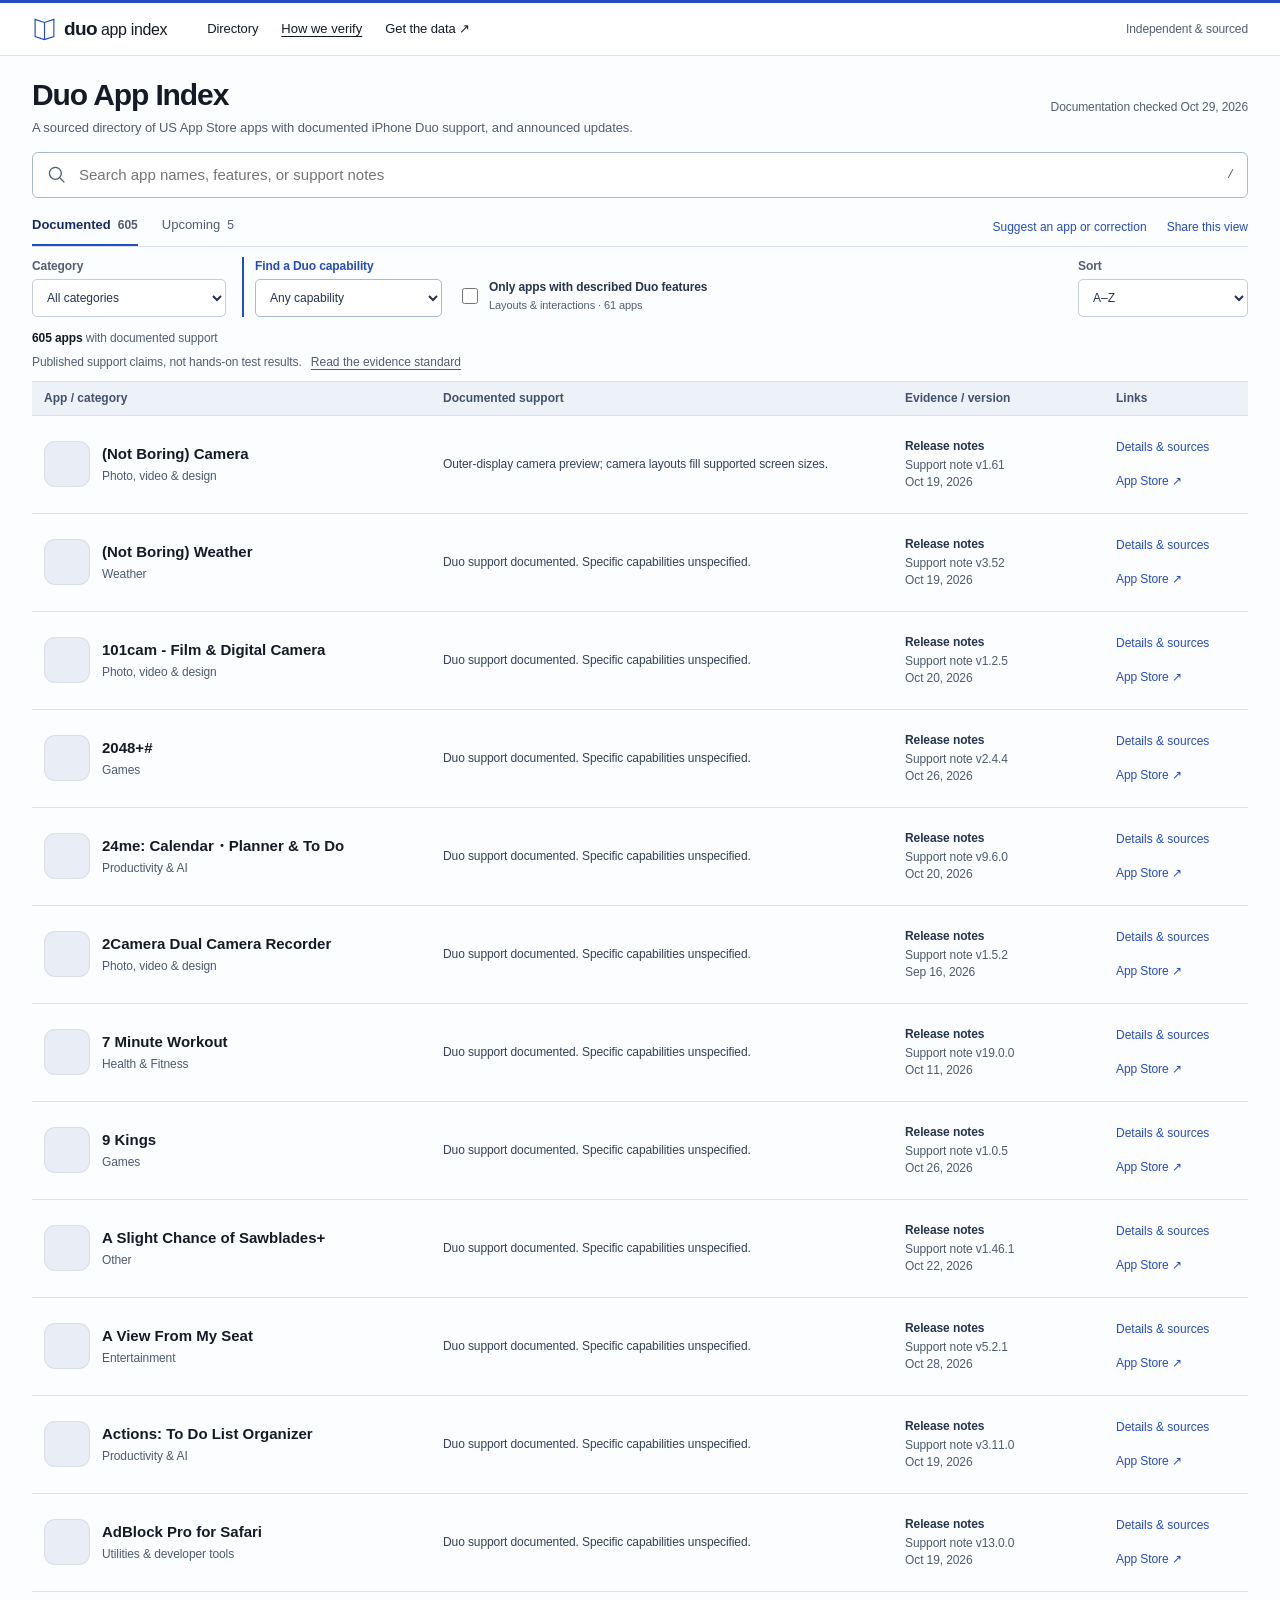
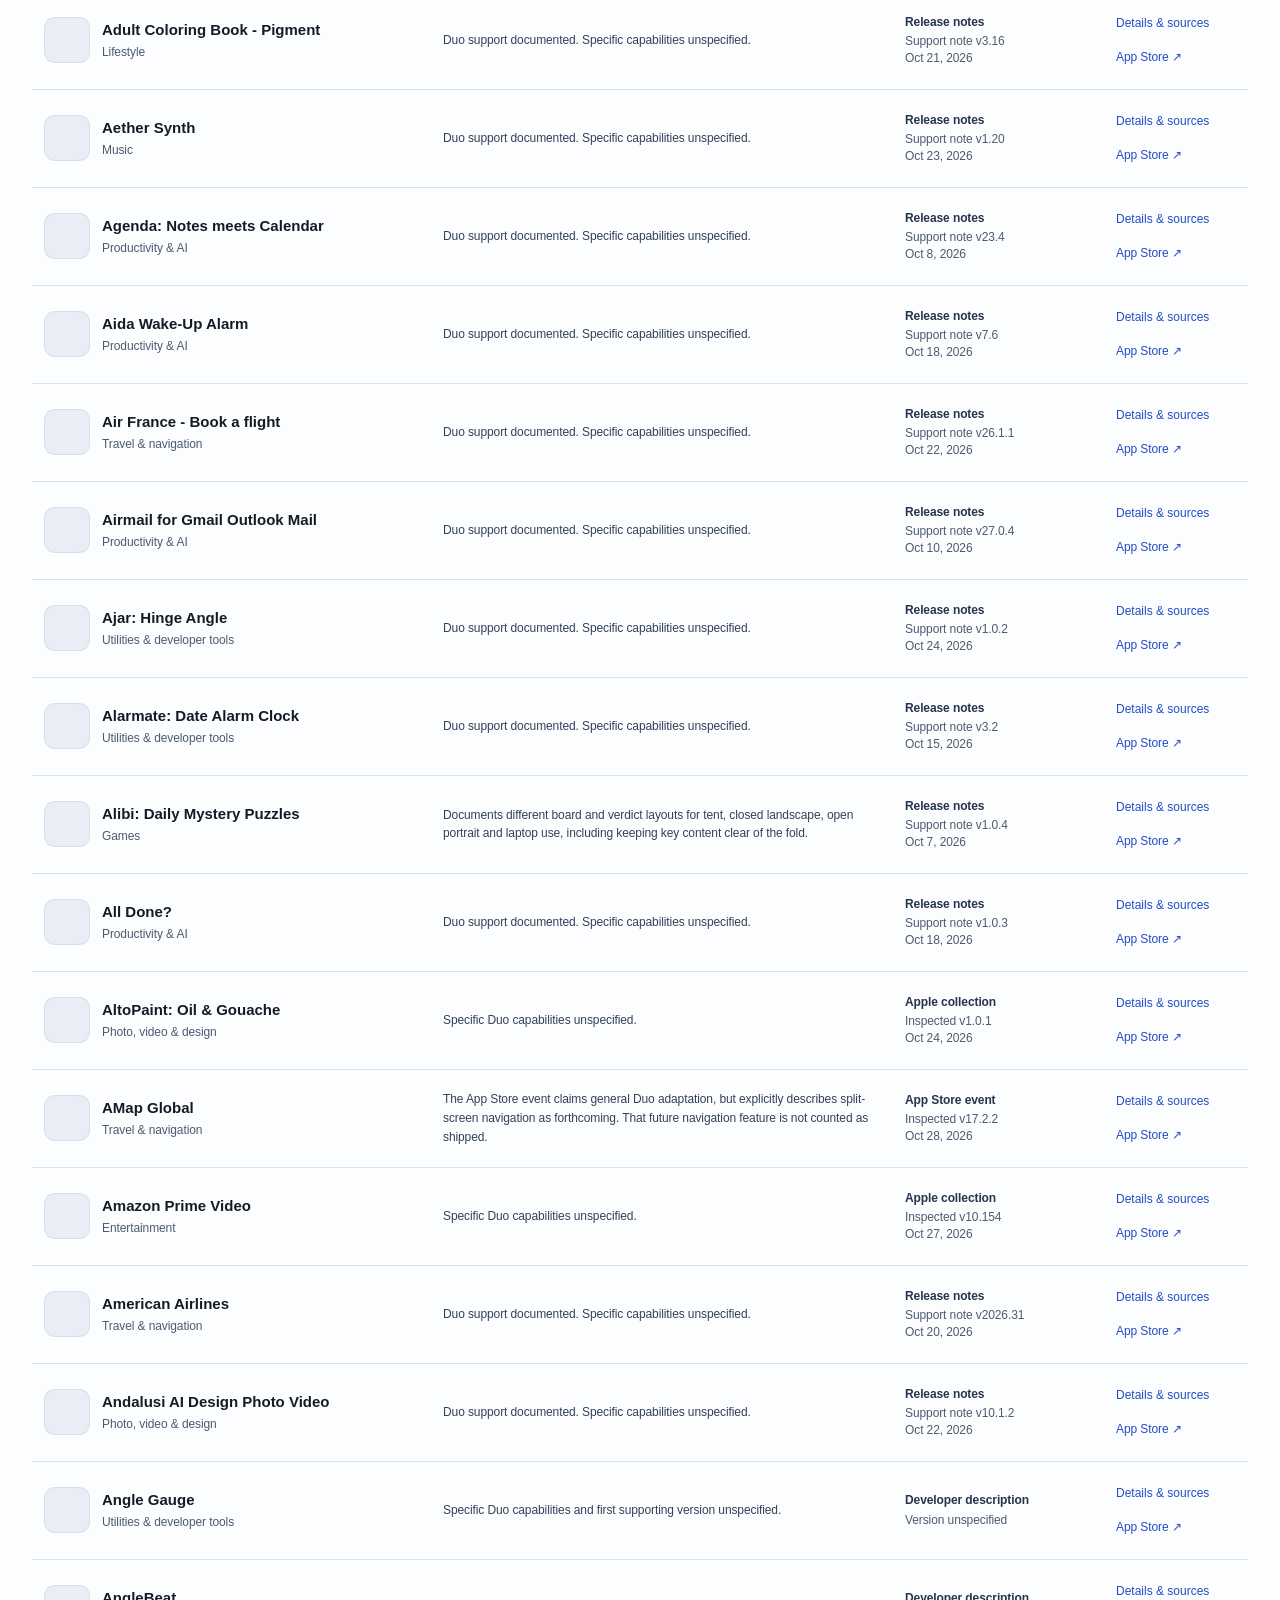
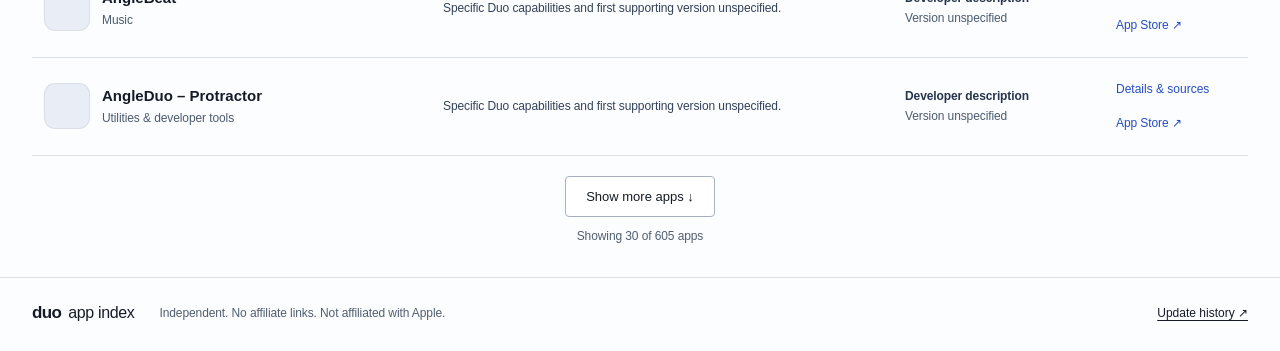
==== index.html @ 5579aa0a "Publish existing Duo App Index with unchanged layout and data" ====
<!doctype html>
<html lang="en"><head><meta charset="utf-8"><meta name="viewport" content="width=device-width,initial-scale=1"><meta name="theme-color" content="#f8f9f6"><meta name="description" content="Discover iPhone Duo apps with documented support. Search apps, explore layouts, and check every source and version date. An independent, curated directory."><meta property="og:title" content="Duo App Index"><meta property="og:description" content="A searchable, sourced directory of iPhone Duo apps. Browse documented support and announced updates."><title>Duo App Index</title><link rel="icon" href="icon.svg" type="image/svg+xml"><link rel="stylesheet" href="style.css"></head>
<body>
<header class="header"><div class="nav wrap"><a class="brand" href="./" aria-label="Duo App Index home"><svg viewBox="0 0 32 32" aria-hidden="true"><path d="M15.8 7 4 3v22l11.8 4L28 25V3L15.8 7Z"/><path d="M16 7v22"/></svg><span>duo<span class="brandlight"> app index</span><span class="branddot">.</span></span></a><nav aria-label="Main navigation"><a href="#directory">Directory</a><button class="textbutton" id="aboutBtn">How we verify</button><a href="data.json" download="Duo-App-Index.json" class="data-link">Get the data <span>↗</span></a></nav><span class="header-label"><i></i> Independent & sourced</span></div></header>
<main><section class="index-intro wrap"><div><h1>Duo App Index</h1><p>A sourced directory of US App Store apps with documented iPhone Duo support, and announced updates.</p></div><span class="updated" id="updated"></span></section><section class="directory wrap" id="directory"><div class="directory-tools"><button id="suggestBtn" class="textbutton">Suggest an app or correction</button><button id="shareBtn" class="sharebutton">Share this view</button></div><div class="searchbox"><svg viewBox="0 0 24 24" aria-hidden="true"><circle cx="10.7" cy="10.7" r="6.8"/><path d="m16 16 5 5"/></svg><label class="sr" for="search">Search apps</label><input type="search" id="search" placeholder="Search app names, features, or support notes" autocomplete="off"><kbd>/</kbd></div>
<div class="status-tabs" role="tablist" aria-label="Support status"><button role="tab" aria-selected="true" data-status="documented" class="active">Documented <span id="tabDoc">—</span></button><button role="tab" aria-selected="false" data-status="upcoming">Upcoming <span id="tabUpcoming">—</span></button></div>
<div class="filterbar"><div class="selectfield"><label for="category">Category</label><select id="category"><option value="">All categories</option></select></div><div class="selectfield feature-field"><label for="feature">Find a Duo capability</label><select id="feature"><option value="">Any capability</option></select></div><label class="checklabel feature-toggle"><input type="checkbox" id="detailed" aria-describedby="featureHelp"><span>Only apps with described Duo features <small id="featureHelp">Layouts &amp; interactions · <span id="featureCount">61</span> apps</small></span></label><div class="sortfield"><label for="sort">Sort</label><select id="sort"><option value="name">A–Z</option><option value="support">Newest support note</option><option value="latest">Latest app update</option></select></div></div>
<div class="resultline"><p id="resultsCount" aria-live="polite">Loading the index…</p><button class="textbutton" id="reset">Clear search & filters <span>↺</span></button></div>
<p class="evidence-note">Published support claims, not hands-on test results. <button class="textbutton" id="standardsBtn">Read the evidence standard</button></p><div class="column-head" aria-hidden="true"><span>App / category</span><span>Documented support</span><span>Evidence / version</span><span>Links</span></div><div class="app-grid" id="apps" aria-label="App results"></div><div id="empty" class="empty" hidden><span>⌕</span><h3>No matching apps.</h3><p>Try another search or broaden your filters.</p><button class="primary" id="emptyReset">Clear search & filters</button></div><div class="more-row"><button class="load-more" id="loadMore" hidden>Show more apps <span>↓</span></button><p id="shownCount"></p></div></section>

</main><footer class="footer wrap"><a class="brand small" href="./">duo<span class="brandlight"> app index</span><span class="branddot">.</span></a><p>Independent. No affiliate links. Not affiliated with Apple.</p><button class="textbutton" id="changelogBtn">Update history ↗</button></footer>
<dialog id="detailDialog" class="detail-dialog" aria-labelledby="detailTitle"><button class="close-dialog" id="closeDetail" aria-label="Close app details">×</button><div id="detailContent"></div></dialog>
<dialog id="aboutDialog" class="about-dialog" aria-labelledby="aboutTitle"><button class="close-dialog" id="closeAbout" aria-label="Close research method">×</button><span class="eyebrow">RESEARCH METHOD</span><h2 id="aboutTitle">What this list actually tells you.</h2><p class="about-lead">An audit of published documentation. Not a promise that every screen, pose or feature has been tested.</p><div class="legend"><div><span class="badge documented">Documented support</span><p>Explicit developer documentation or Apple’s optimized-app curation.</p></div><div><span class="badge upcoming">Upcoming / rollout unverified</span><p>A future announcement, preorder, or a rollout we haven’t established as shipped.</p></div><div><span class="badge research">Needs verification</span><p>No qualifying primary evidence found. That does not mean the app is incompatible.</p></div></div><h3>The research standard</h3><ol id="methodList"></ol><h3>Suggest an app or correction</h3><p>Share its App Store link, installed app version, iOS version, test date and a redacted screenshot. Specify the screen, orientation and folded position. Video aspect-ratio bars and unused app canvas are different issues.</p><p>Use “Suggest an app or correction” to send evidence directly to the review inbox. No account is required. Suggestions are reviewed before being added.</p><h3 id="changeHeading">Update history</h3><ul id="changeList"></ul><a href="data.json" download="Duo-App-Index.json" class="primary inline">Download the public dataset ↗</a></dialog>
<dialog id="suggestDialog" aria-labelledby="suggestTitle"><button class="close-dialog" id="closeSuggest" aria-label="Close suggestion">×</button><h2 id="suggestTitle">Suggest an app or correction</h2><p class="suggest-intro">Found an app we missed, a new Duo feature, or something incorrect? Include a source so it can be checked.</p><form id="suggestForm"><label>What are you sending?<select id="suggestType"><option>App recommendation</option><option>Correction</option><option>Hands-on test report</option></select></label><label>App name<input id="suggestName" required maxlength="160"></label><label>App Store or evidence link<input id="suggestUrl" type="url" required placeholder="https://apps.apple.com/…"></label><label>What should we know?<textarea id="suggestNotes" required maxlength="3000" rows="4" placeholder="Describe the Duo feature or correction. For a test report, include app and iOS versions."></textarea></label><label class="trap" aria-hidden="true">Leave blank<input id="suggestWebsite" tabindex="-1" autocomplete="off"></label><button type="submit" class="primary" id="sendSuggestion">Submit suggestion</button><p id="suggestResult" role="status" aria-live="polite"></p><p class="suggest-help">Saved for curator review. No account required. Please leave out personal information. Suggestions are not published automatically.</p></form></dialog><div class="toast" id="toast" role="status" aria-live="polite"></div><script src="app.js" defer></script></body></html>
---- style.css ----
:root{--paper:#fff;--ink:#20252c;--muted:#59626d;--line:#dce0e5;--green:#235f8a;--pale:#edf4fa;color-scheme:light}*{box-sizing:border-box}body{margin:0;background:#fff;color:var(--ink);font:14px/1.5 -apple-system,BlinkMacSystemFont,'Segoe UI',sans-serif}button,input,select{font:inherit;color:inherit}button,select{cursor:pointer}button{background:none;border:0}a{color:inherit;text-decoration:none}a:hover,button:hover{color:#235f8a}button:focus-visible,a:focus-visible,select:focus-visible{outline:2px solid #235f8a;outline-offset:3px}svg{fill:none;stroke:currentColor;stroke-width:1.5}h1,h2,h3,p{margin:0}.wrap{max-width:1320px;margin:auto;padding-left:40px;padding-right:40px}.header{border-bottom:1px solid var(--line)}.nav{display:flex;align-items:center;height:62px;gap:40px}.brand{display:flex;align-items:center;gap:8px;font-size:20px;font-weight:750;letter-spacing:-.6px}.brand svg{height:25px;width:25px}.brandlight{font-weight:400}.branddot{display:none}.nav nav{display:flex;gap:25px;align-items:center;font-size:13px}.textbutton{padding:0;font-size:13px;text-decoration:underline;text-underline-offset:3px}.header-label{margin-left:auto;font-size:12px;color:var(--muted)}.index-intro{display:flex;justify-content:space-between;gap:40px;padding-top:30px;padding-bottom:22px;align-items:flex-start}h1{font-size:32px;line-height:1.2;letter-spacing:-1px;font-weight:750}.index-intro p{max-width:760px;margin-top:9px;color:var(--muted);font-size:14px}.updated{font-size:12px;color:var(--muted);white-space:nowrap;padding-top:8px}.directory-tools{display:flex;justify-content:space-between;align-items:center;margin-bottom:9px}.directory-tools h2{font-size:14px;font-weight:650}.sharebutton{font-size:12px;color:#235f8a;padding:7px 0}.searchbox{display:flex;align-items:center;border:1px solid #9faab5;border-radius:5px;padding:11px 13px;gap:10px;max-width:100%;background:#fff}.searchbox svg{width:21px;height:21px;flex-shrink:0;color:var(--muted)}.searchbox input{border:0;outline:0;width:100%;min-width:0;font-size:16px;background:none}.searchbox:focus-within{outline:2px solid #235f8a;outline-offset:1px}.searchbox kbd{font-size:12px;color:var(--muted)}.status-tabs{display:flex;gap:26px;border-bottom:1px solid var(--line);overflow:auto;margin-top:16px}.status-tabs button{display:flex;gap:7px;align-items:center;font-size:13px;white-space:nowrap;padding:10px 0 12px;border-bottom:2px solid transparent;color:var(--muted)}.status-tabs button.active{color:var(--ink);font-weight:650;border-color:#235f8a}.status-tabs span{font-size:12px;color:var(--muted);font-variant-numeric:tabular-nums}.filterbar{display:flex;align-items:center;gap:12px;padding:14px 0}.filterbar select{border:1px solid var(--line);background:#fff;border-radius:4px;padding:8px 10px;max-width:260px;font-size:13px;min-height:38px}.checklabel{display:flex;align-items:center;gap:6px;font-size:13px}.checklabel input{accent-color:#235f8a;width:16px;height:16px}.sortfield{margin-left:auto;display:flex;gap:8px;align-items:center;font-size:12px;color:var(--muted)}.resultline{display:flex;justify-content:space-between;align-items:center;padding:8px 0;font-size:13px;color:var(--muted)}.resultline strong{color:var(--ink)}.resultline button{font-size:12px}.evidence-note{font-size:12px;color:var(--muted);padding:2px 0 16px}.evidence-note button{font-size:12px;margin-left:6px}.column-head,.app-row{display:grid;grid-template-columns:minmax(260px,1fr) minmax(300px,1.3fr) 245px;gap:30px}.column-head{background:#f3f5f7;border-top:1px solid var(--line);border-bottom:1px solid var(--line);padding:9px 12px;font-size:11px;font-weight:650;color:var(--muted);letter-spacing:.3px}.app-row{border-bottom:1px solid var(--line);padding:17px 12px;align-items:start}.app-row:hover{background:#f8fafc}.row-app{display:flex;gap:12px;align-items:center;min-width:0}.app-icon{width:44px;height:44px;border-radius:10px;overflow:hidden;background:#f1f3f5;flex-shrink:0;display:flex;align-items:center;justify-content:center;font-size:13px;color:var(--muted);border:1px solid #00000010}.app-icon img{width:100%;height:100%;object-fit:cover}.row-app h3{font-size:15px;line-height:1.35;letter-spacing:-.2px}.row-app h3 button{text-align:left;padding:0;font-weight:650}.row-app p{font-size:12px;color:var(--muted);margin-top:4px}.row-support p{font-size:13px;line-height:1.6;color:#414b57}.row-evidence{font-size:11px;line-height:1.65}.support-state{font-size:12px;font-weight:600}.support-state.upcoming{color:#875d14}.support-state.research{color:#59626d}.row-evidence p{color:var(--muted);font-variant-numeric:tabular-nums;margin:2px 0 4px}.evidence-link{padding:0;color:#235f8a;font-size:12px;text-decoration:underline;text-underline-offset:3px}.store-link{margin-left:16px;font-size:11px;color:var(--muted)}.more-row{text-align:center;padding:24px}.load-more,.primary{border:1px solid #a7b1bd;border-radius:4px;padding:10px 20px;background:white;font-size:13px;display:inline-block}.more-row p{font-size:12px;color:var(--muted);margin-top:10px}.empty{padding:50px 10px;text-align:center;border-bottom:1px solid var(--line)}.empty>span{display:none}.empty h3{font-size:19px;margin-bottom:8px}.empty p{color:var(--muted);margin-bottom:16px}.footer{margin-top:25px;padding-top:22px;padding-bottom:25px;border-top:1px solid var(--line);display:flex;gap:25px;align-items:center}.footer .brand{font-size:17px}.footer p{font-size:12px;color:var(--muted)}.footer button{margin-left:auto;font-size:12px}.sr{position:absolute;height:1px;width:1px;overflow:hidden;clip:rect(0,0,0,0)}[hidden]{display:none!important}
dialog{position:fixed;border:1px solid var(--line);border-radius:24px;background:var(--paper);color:var(--ink);padding:37px;max-height:88dvh;overflow:auto;box-shadow:0 25px 100px #0003;width:min(640px,calc(100vw - 28px))}dialog::backdrop{background:#15241d75;backdrop-filter:blur(5px)}.close-dialog{position:absolute;top:14px;right:14px;border-radius:50%;width:30px;height:30px;background:#e9eee4;color:#4b5f43;font-size:22px;line-height:1}.dialog-head{display:flex;align-items:center;gap:16px;padding-right:18px;margin:8px 0 24px}.dialog-head .app-icon{width:64px;height:64px;border-radius:16px}.dialog-head h2{font:700 24px/1.2 'Manrope',sans-serif;letter-spacing:-.7px}.dialog-head p{font-size:11px;color:var(--muted);margin-top:6px}.detail-dialog>.close-dialog{z-index:1}.detail-notes{font-size:14px;color:#596551;line-height:1.8;margin:18px 0}.detail-grid{display:grid;grid-template-columns:1fr 1fr;gap:0;border:1px solid var(--line);border-radius:12px;overflow:hidden;margin:24px 0}.detail-stat{padding:15px 16px;background:white;border-bottom:1px solid var(--line)}.detail-stat:nth-child(odd){border-right:1px solid var(--line)}.detail-stat:nth-last-child(-n+2){border-bottom:0}.detail-stat span{display:block;font-size:9px;color:var(--muted);margin-bottom:6px}.detail-stat strong{font-size:12px;font-weight:650}.detail-dialog h3,.about-dialog h3{font:700 15px 'Manrope',sans-serif;margin:25px 0 11px;letter-spacing:-.3px}.sources-list{display:flex;flex-direction:column;gap:8px}.source-link{font-size:12px;background:white;border:1px solid var(--line);padding:13px 14px;border-radius:8px;display:flex;justify-content:space-between;gap:15px}.source-link:hover{border-color:#90ae7a}.limit-box{font-size:11px;color:#718067;background:#edf1e8;border-radius:10px;padding:15px;line-height:1.8;margin:22px 0}.limit-box strong{color:#4d6542}.detail-footer{display:flex;gap:12px;align-items:center}.detail-footer .textbutton{font-size:11px}.about-dialog{width:min(740px,calc(100vw - 28px))}.about-dialog h2{font:700 33px/1.15 'Manrope',sans-serif;letter-spacing:-1.1px;margin:15px 0}.about-lead{font-size:14px!important;color:var(--muted)}.about-dialog p,.about-dialog li{font-size:12px;line-height:1.8;color:var(--muted)}.about-dialog ol,.about-dialog ul{padding-left:20px}.about-dialog li{padding-left:5px;margin-bottom:10px}.legend{display:grid;gap:15px;margin:25px 0;padding:20px;background:white;border:1px solid var(--line);border-radius:12px}.legend p{margin-top:6px}.legend .badge{font-size:10px}.about-dialog .inline{margin-top:20px}.toast{position:fixed;bottom:25px;left:50%;transform:translate(-50%,20px);padding:12px 20px;border-radius:9px;background:var(--ink);color:white;font-size:12px;opacity:0;pointer-events:none;transition:.2s;z-index:100}.toast.show{opacity:1;transform:translate(-50%,0)}
dialog{border-radius:8px;background:white}dialog::backdrop{backdrop-filter:none;background:#17202b80}.detail-grid,.legend,.source-link,.limit-box{border-radius:4px}.badge,.tiny-tag{display:inline-block;font-size:12px;padding:0;background:none;color:var(--muted);margin-right:12px}.badge:before{display:none}.detail-notes{color:var(--ink)}.eyebrow{font-size:11px;letter-spacing:1px;color:var(--muted)}
@media(max-width:1000px){.wrap{padding-left:24px;padding-right:24px}.column-head,.app-row{grid-template-columns:minmax(210px,1fr) minmax(240px,1.2fr) 200px;gap:18px}.filterbar{flex-wrap:wrap}.updated{white-space:normal;max-width:150px}.header-label{display:none}.sortfield{margin-left:0}.index-intro{gap:20px}}
@media(max-width:720px){.wrap{padding-left:16px;padding-right:16px}.nav{height:52px;gap:15px;justify-content:space-between}.nav nav{gap:16px;font-size:12px}.nav nav>a:first-child{display:none}.brand{font-size:18px}.brand svg{width:22px}.header-label{display:none}.index-intro{display:block;padding-top:22px;padding-bottom:16px}h1{font-size:28px}.index-intro p{font-size:13px;line-height:1.55}.updated{display:block;max-width:none;margin-top:6px;font-size:11px}.directory-tools{margin-bottom:6px}.status-tabs{gap:20px;margin-top:10px}.status-tabs button{font-size:12px;min-height:44px}.filterbar{display:grid;grid-template-columns:1fr 1fr;gap:8px;padding:12px 0}.filterbar select{width:100%;max-width:100%;font-size:12px}.checklabel{font-size:12px}.sortfield{font-size:0}.sortfield select{font-size:12px}.resultline{font-size:12px}.evidence-note{font-size:11px;line-height:1.5;padding-bottom:12px}.evidence-note button{font-size:11px;margin-left:0}.column-head{display:none}.app-row{grid-template-columns:1fr;gap:9px;padding:16px 0}.row-app{gap:11px}.row-app h3{font-size:15px}.row-support{padding-left:55px}.row-support p{font-size:12px}.row-evidence{padding-left:55px;display:flex;flex-wrap:wrap;gap:0 12px}.row-evidence p{width:100%;font-size:11px}.store-link{margin-left:0}.footer{flex-wrap:wrap;gap:12px}.footer p{order:3;width:100%;font-size:11px}.footer button{margin-left:auto}dialog{padding:28px 20px}.dialog-head h2{font-size:22px}.detail-stat{padding:12px}.detail-footer{flex-wrap:wrap}}
@media(prefers-reduced-motion:reduce){*{scroll-behavior:auto!important;transition:none!important}}

.row-evidence .store-link{display:inline-flex;align-items:center;justify-content:center;min-height:44px;padding:8px 12px;margin:8px 0 0;border:1px solid #b4bfca;border-radius:4px;color:#235f8a;font-size:12px;font-weight:600;background:white}.row-evidence .evidence-link{display:block}.row-evidence .store-link:hover{background:#edf4fa;border-color:#235f8a}

#suggestBtn{margin-left:auto;color:#235f8a}#suggestDialog h2{font-size:24px;margin:10px 0} .suggest-intro{font-size:14px;color:var(--muted);margin-bottom:18px}#suggestForm{display:grid;gap:16px}#suggestForm label{display:grid;gap:6px;font-size:13px;font-weight:600}#suggestForm input,#suggestForm select,#suggestForm textarea{width:100%;border:1px solid #a7b1bd;border-radius:4px;background:#fff;padding:10px;font:inherit}.suggest-help{font-size:12px;color:var(--muted)}@media(max-width:720px){#suggestBtn{white-space:normal;max-width:135px;text-align:right;line-height:1.4}}
/* Directory refinement: aligned content, compact evidence, quiet actions. */
:root{--ink:#151b26;--muted:#515e70;--line:#dce2ec;--green:#254cc4;--pale:#f0f4ff}body{font-family:Inter,-apple-system,BlinkMacSystemFont,'Segoe UI',sans-serif;letter-spacing:-.1px;background:#fcfdff}.wrap{max-width:1340px;padding-left:32px;padding-right:32px}.header{background:#fff;border-top:3px solid #254cc4}.nav{height:52px}.brand{letter-spacing:-.9px}.brand svg{color:#254cc4}.brandlight{font-weight:500}.header-label{font-size:12px;color:#515e70}.index-intro{padding-top:21px;padding-bottom:14px;gap:25px;align-items:center}h1{font-size:30px;letter-spacing:-1.1px}.index-intro p{margin-top:5px;max-width:780px;font-size:13px;line-height:1.5}.updated{font-size:12px;padding:0;white-space:nowrap;max-width:none}.directory{position:relative}.directory-tools{position:absolute;right:32px;top:59px;gap:20px;z-index:1}.directory-tools #suggestBtn{margin:0;font-size:12px;color:#254cc4;text-decoration:none}.sharebutton{color:#254cc4}.searchbox{border-color:#a9b7d0;border-radius:6px;padding:10px 13px;background:#fff}.searchbox input{font-size:15px}.searchbox:focus-within{outline-color:#254cc4}.status-tabs{margin-top:6px;gap:24px;padding-right:300px}.status-tabs button{padding-top:10px;padding-bottom:9px;font-size:13px;min-height:42px}.status-tabs button.active{border-color:#254cc4;color:#182a66}.filterbar{padding:10px 0 8px;gap:16px;align-items:end}.selectfield{display:grid;gap:4px}.selectfield label,.sortfield label{font-size:11px;color:#515e70;font-weight:600}.filterbar select{min-height:38px;padding:7px 27px 7px 10px;border-color:#c4cddd;color:#26344c;font-size:12px;background:#fff;border-radius:5px}.checklabel{font-size:12px;min-height:38px;gap:8px}.checklabel input{accent-color:#254cc4}.sortfield{margin-left:auto;display:grid;gap:4px}.resultline{padding:4px 0;font-size:12px}.evidence-note{padding-bottom:10px;font-size:11px}.evidence-note button{font-size:11px}.column-head,.app-row{grid-template-columns:minmax(255px,1.15fr) minmax(280px,1.5fr) 182px 114px;gap:22px}.column-head{padding:8px 12px;background:#edf1f8;color:#42516c;letter-spacing:0;font-size:11px;border-color:#d6dfea}.app-row{min-height:98px;padding:14px 12px;align-items:center;transition:none}.app-row:hover{background:#f2f5fc}.row-app{gap:12px}.app-icon{height:46px;width:46px;border-radius:11px;background:#e9edf5}.row-app h3{font-size:15px;font-weight:700;letter-spacing:-.25px;line-height:1.35}.row-app p{font-size:11px;margin-top:4px;color:#58667a}.row-support p{font-size:12px;line-height:1.55;color:#334158}.row-evidence{font-size:11px;color:#515e70;line-height:1.5}.row-evidence strong{font-size:12px;font-weight:600;color:#26344c}.row-evidence p{font-size:11px;margin:3px 0 0;line-height:1.5}.row-actions{display:flex;flex-direction:column;align-items:flex-start;justify-content:center}.row-actions .evidence-link,.row-actions .store-link{min-height:34px;display:inline-flex;align-items:center;font-size:12px;color:#254cc4;background:none;border:0;padding:0;margin:0;text-decoration:none}.row-actions .evidence-link:hover,.row-actions .store-link:hover{text-decoration:underline}.future-label{color:#8a4c09;display:block;font-size:11px;margin-bottom:4px}.row-app button:hover{color:#254cc4}.filterbar select:focus-visible,input:focus-visible,textarea:focus-visible,button:focus-visible,a:focus-visible{outline:2px solid #254cc4;outline-offset:3px}.filterbar select:has(option:checked:not([value=""]):not([value="name"])),.checklabel:has(input:checked){color:#254cc4;background-color:#edf2ff}.filterbar .checklabel:has(input:checked){box-shadow:0 0 0 4px #edf2ff}.more-row{padding:20px}.footer{margin-top:12px}.detail-dialog{padding:0!important;max-height:90dvh;width:min(690px,calc(100vw - 28px));overflow:auto;border-radius:10px}.dialog-head{padding:24px 60px 16px 25px;margin:0;position:sticky;top:0;background:#fff;z-index:2;border-bottom:1px solid var(--line)}.dialog-head h2{font-family:inherit;font-size:23px;letter-spacing:-.7px}.dialog-head p{font-size:12px}.dialog-head .app-icon{height:52px;width:52px;border-radius:12px}.close-dialog{position:sticky;float:right;top:14px;right:14px;z-index:5;width:34px;height:34px;margin-bottom:-34px;background:#edf1f8;color:#26344c}.detail-body{padding:0 25px 16px}.detail-dialog h3{font-family:inherit;font-size:12px;font-weight:700;margin:18px 0 7px;color:#26344c;letter-spacing:0}.detail-notes{margin:0;font-size:14px;line-height:1.6;color:#202d42}.excerpt-missing{font-size:12px;line-height:1.6;color:#515e70;margin:0 0 9px}.source-link{font-size:13px;padding:9px 0;background:none;border:0;border-bottom:1px solid #e1e6ef;border-radius:0;color:#254cc4}.sources-list{gap:0}.version-record{margin:0;display:grid;gap:4px}.version-record div{display:grid;grid-template-columns:160px 1fr;gap:15px;font-size:12px;line-height:1.6}.version-record dt{color:#515e70}.version-record dd{margin:0;color:#26344c}.limit-box{background:#f2f5fa;border:0;border-radius:5px;padding:12px 14px;margin:15px 0 0;color:#515e70;font-size:12px;line-height:1.6}.limit-box h3{margin:0 0 5px}.limit-box p+p{margin-top:5px}.detail-footer{position:sticky;bottom:0;padding:12px 25px;background:#fff;border-top:1px solid #dce2ec;gap:20px;z-index:3}.primary{border-color:#254cc4;background:#254cc4;color:white;border-radius:5px;font-size:13px;min-height:40px}.primary:hover{background:#193b9d;color:#fff}.detail-footer .textbutton{font-size:12px;color:#254cc4}.detail-dialog blockquote{margin:8px 0;padding:12px 15px;border-left:3px solid #254cc4;font-size:14px}.detail-dialog cite{display:block;font-size:12px;color:#515e70;margin-top:8px}.trap{position:absolute!important;left:-10000px!important;width:1px;height:1px;overflow:hidden}#suggestResult{font-size:13px;color:#26344c;overflow-wrap:anywhere}
@media(max-width:1050px) and (min-width:721px){.column-head,.app-row{grid-template-columns:minmax(210px,1.1fr) minmax(220px,1.3fr) 155px 108px;gap:14px}.wrap{padding-left:22px;padding-right:22px}.directory-tools{right:22px}.header-label{display:none}.filterbar{gap:10px}.checklabel{max-width:190px}.filterbar select{max-width:200px}.index-intro .updated{max-width:140px;white-space:normal}.row-app h3{font-size:14px}}
@media(max-width:720px){.wrap{padding-left:16px;padding-right:16px}.nav{height:48px}.nav nav{gap:12px}.nav .textbutton{font-size:12px}.nav .data-link{display:none}.index-intro{display:block;padding-top:17px;padding-bottom:12px}h1{font-size:27px}.index-intro p{font-size:12px}.updated{font-size:11px;margin-top:6px}.directory-tools{position:static;justify-content:space-between;margin-bottom:9px;gap:12px}.directory-tools #suggestBtn{max-width:none;font-size:12px;text-align:left}.searchbox{padding:10px 11px}.searchbox input{font-size:16px}.status-tabs{padding-right:0;margin-top:3px;gap:23px}.status-tabs button{font-size:13px;min-height:44px}.filterbar{display:grid;grid-template-columns:1fr 1fr;gap:8px 12px;padding:10px 0 7px;align-items:end}.filterbar select{font-size:12px;width:100%;max-width:100%;min-height:38px}.selectfield label,.sortfield label{font-size:11px}.checklabel{font-size:11px;line-height:1.4;min-height:38px}.sortfield{margin:0;font-size:12px}.resultline{font-size:12px;gap:10px}.evidence-note{font-size:11px;line-height:1.5}.column-head{display:none}.app-row{grid-template-columns:1fr;gap:8px;min-height:0;padding:15px 0;align-items:start}.row-app{gap:11px}.row-app h3{font-size:15px}.row-app p{font-size:11px}.row-support{padding-left:57px}.row-support p{font-size:12px;line-height:1.55}.row-evidence{padding-left:57px;display:block;font-size:11px}.row-evidence strong{font-size:11px}.row-evidence p{display:block;width:auto;margin-top:2px;font-size:11px}.row-evidence br{display:none}.row-evidence br:after{content:' · '}.row-actions{padding-left:57px;flex-direction:row;justify-content:flex-start;gap:22px;margin-top:-5px}.row-actions .store-link,.row-actions .evidence-link{min-height:40px;font-size:12px}.detail-dialog{max-height:92dvh}.dialog-head{padding:18px 48px 14px 18px;gap:12px}.dialog-head h2{font-size:20px}.dialog-head .app-icon{width:46px;height:46px}.detail-body{padding:0 18px 15px}.detail-notes{font-size:13px}.version-record div{grid-template-columns:125px 1fr;gap:9px;font-size:12px}.detail-footer{padding:10px 18px;gap:18px}.limit-box{padding:10px 12px}.footer p{font-size:11px}.footer .textbutton{font-size:11px}}
.detail-dialog>.close-dialog{z-index:10}.searchbox input:focus-visible{outline:none}

@media(max-width:720px){.row-evidence p br{display:initial}.row-evidence p br:after{content:none}}
/* Focused refinement: capability discovery and legible evidence. */
.brand{font-size:19px;letter-spacing:-.65px;gap:7px}.brandlight{font-size:16px;font-weight:500;letter-spacing:-.35px}.nav nav{gap:23px}.column-head,.app-row{grid-template-columns:minmax(255px,1.2fr) minmax(270px,1.4fr) 190px 120px;gap:21px}.row-app p{font-size:12px;color:#4d5b70;line-height:1.4}.row-evidence,.row-evidence p{font-size:12px;line-height:1.4;color:#4d5b70}.row-evidence strong{font-size:12px}.column-head{font-size:12px;line-height:1.4}.selectfield label,.sortfield label{font-size:12px}.feature-field{border-left:2px solid #254cc4;padding-left:11px}.feature-field label{color:#254cc4;font-weight:650}.feature-field select{border-color:#a9b9db}.feature-toggle{align-items:center;gap:8px;min-height:42px}.feature-toggle>span{font-size:12px;font-weight:600;color:#26344c}.feature-toggle small{display:block;font-size:11px;line-height:1.4;font-weight:400;color:#515e70;margin-top:2px}.feature-toggle input{flex-shrink:0}.evidence-note,.evidence-note button{font-size:12px;line-height:1.5}.excerpt-missing,.limit-box{font-size:13px;line-height:1.6}.detail-dialog blockquote{margin:9px 0 12px;padding:10px 13px;border-left-width:2px;background:#f5f7fc;font-size:15px;line-height:1.55}.detail-dialog blockquote cite{font-style:normal;font-size:12px;line-height:1.5;margin-top:8px}.detail-dialog blockquote cite a{color:#254cc4}.detail-dialog blockquote cite span{display:block;color:#515e70}.version-record div{font-size:13px}.detail-dialog h3{font-size:13px}.detail-body .limit-box h3{font-size:12px}.updated{font-size:12px}.resultline{font-size:12px;gap:15px}.resultline button{font-size:12px}
@media(max-width:1120px) and (min-width:721px){.column-head,.app-row{grid-template-columns:minmax(210px,1.15fr) minmax(205px,1.3fr) 165px 108px;gap:16px}.feature-toggle{max-width:220px}.filterbar{gap:10px}.feature-field{padding-left:9px}.filterbar select{max-width:210px}}
@media(max-width:720px){.brand{font-size:18px;gap:5px}.brandlight{font-size:14px}.nav nav{gap:10px}.nav .textbutton{font-size:11px}.column-head{display:none}.app-row{grid-template-columns:1fr;gap:8px}.row-app p,.row-evidence,.row-evidence p,.row-evidence strong{font-size:12px}.feature-field{padding-left:8px}.feature-field label,.selectfield label,.sortfield label{font-size:12px}.feature-toggle{max-width:none;align-items:flex-start;padding-top:3px}.feature-toggle input{margin-top:3px}.feature-toggle>span{font-size:11px;line-height:1.4}.feature-toggle small{font-size:11px;line-height:1.4}.filterbar{align-items:start}.filterbar select{min-height:40px}.sortfield{align-self:start}.evidence-note,.evidence-note button{font-size:11px}.excerpt-missing,.limit-box{font-size:13px}.version-record div{font-size:12px}.detail-dialog blockquote{font-size:14px}.detail-dialog blockquote cite{font-size:12px}.resultline{align-items:flex-start;gap:10px}.resultline button{font-size:11px;text-align:right;max-width:125px}.row-actions .store-link,.row-actions .evidence-link{min-height:42px}}
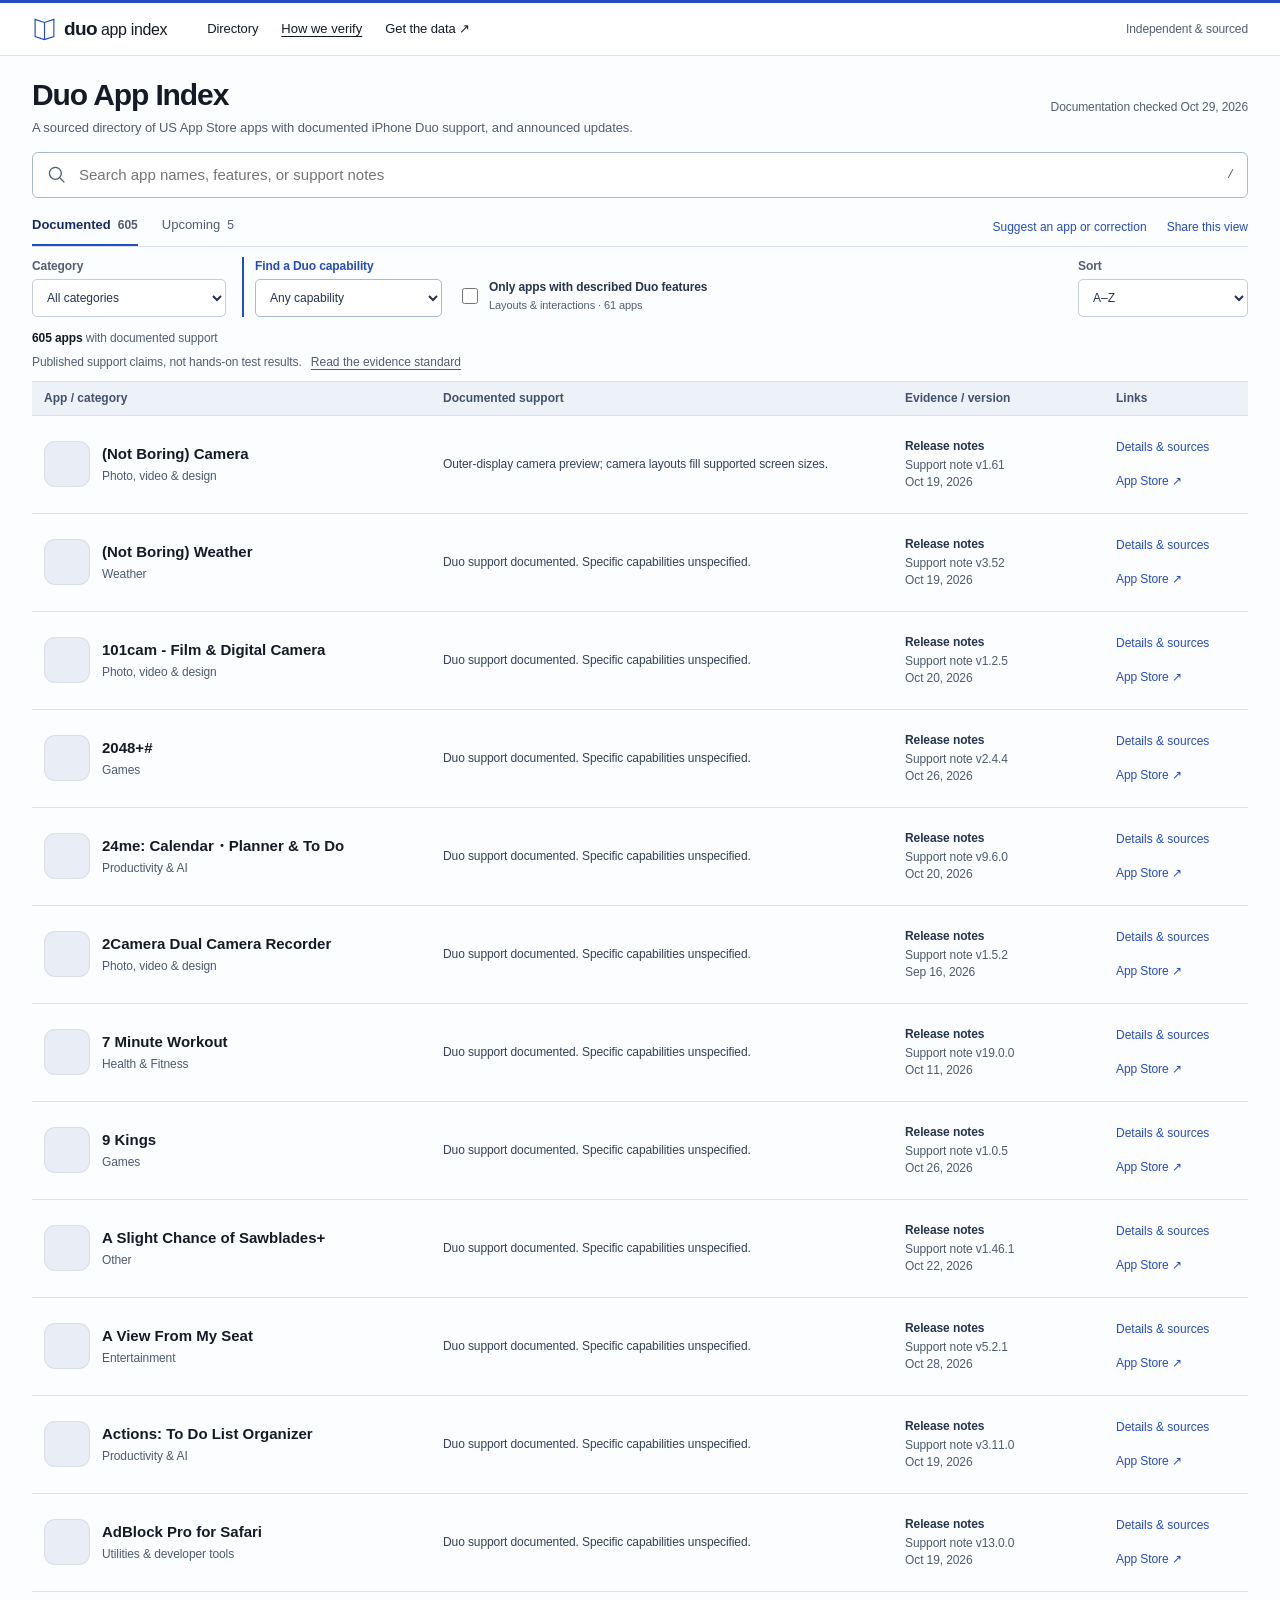
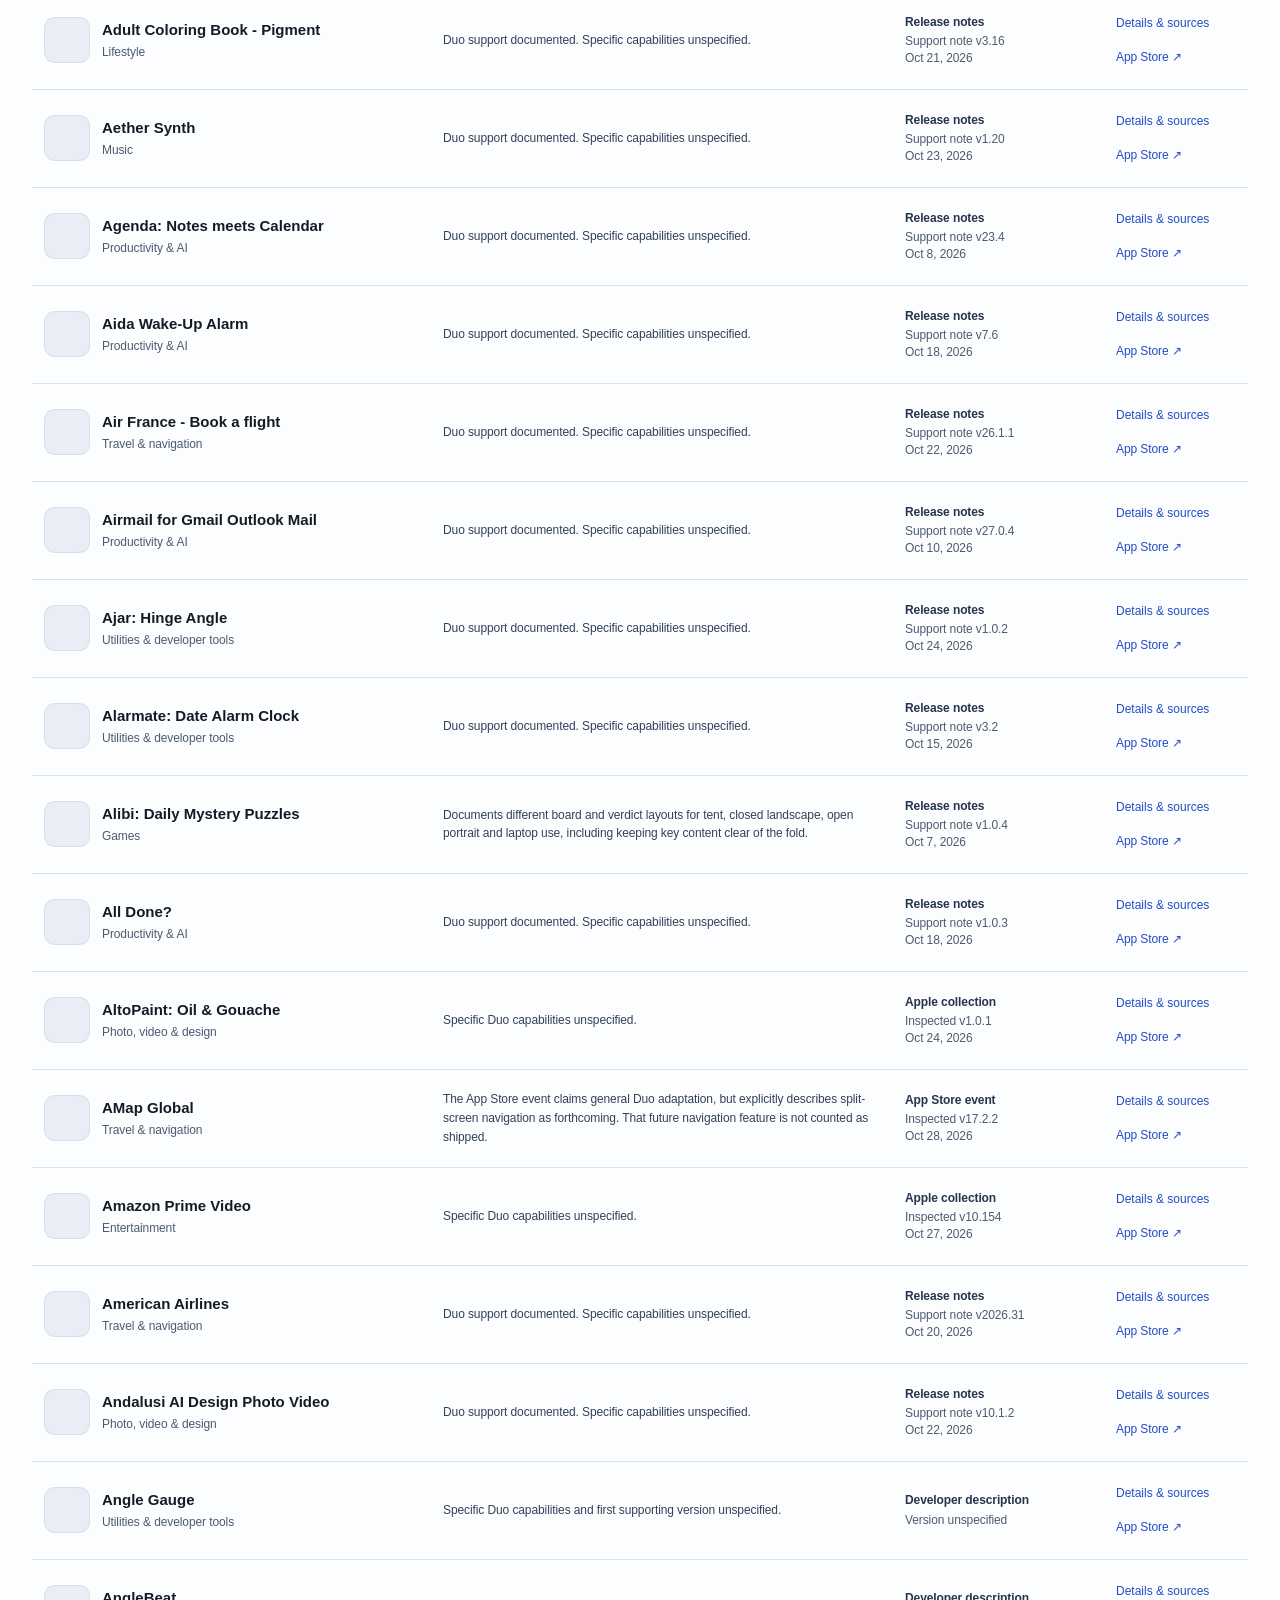
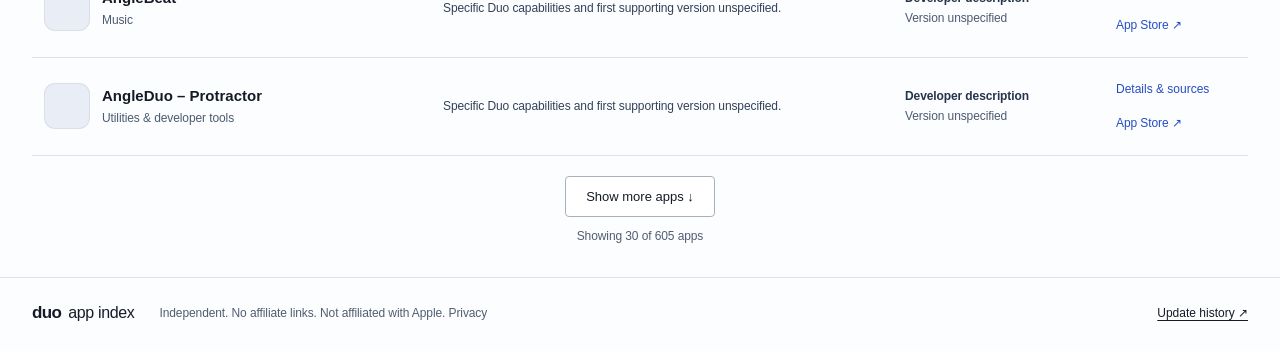
==== commit d2a4e380: "Add private site traffic analytics and privacy information" ====
--- a/index.html
+++ b/index.html
@@ -8,7 +8,7 @@
 <div class="resultline"><p id="resultsCount" aria-live="polite">Loading the index…</p><button class="textbutton" id="reset">Clear search & filters <span>↺</span></button></div>
 <p class="evidence-note">Published support claims, not hands-on test results. <button class="textbutton" id="standardsBtn">Read the evidence standard</button></p><div class="column-head" aria-hidden="true"><span>App / category</span><span>Documented support</span><span>Evidence / version</span><span>Links</span></div><div class="app-grid" id="apps" aria-label="App results"></div><div id="empty" class="empty" hidden><span>⌕</span><h3>No matching apps.</h3><p>Try another search or broaden your filters.</p><button class="primary" id="emptyReset">Clear search & filters</button></div><div class="more-row"><button class="load-more" id="loadMore" hidden>Show more apps <span>↓</span></button><p id="shownCount"></p></div></section>
 
-</main><footer class="footer wrap"><a class="brand small" href="./">duo<span class="brandlight"> app index</span><span class="branddot">.</span></a><p>Independent. No affiliate links. Not affiliated with Apple.</p><button class="textbutton" id="changelogBtn">Update history ↗</button></footer>
+</main><footer class="footer wrap"><a class="brand small" href="./">duo<span class="brandlight"> app index</span><span class="branddot">.</span></a><p>Independent. No affiliate links. Not affiliated with Apple. <a href="https://duo-app-index-tk.thomaskrohn13.chatgpt.site/privacy.html">Privacy</a></p><button class="textbutton" id="changelogBtn">Update history ↗</button></footer>
 <dialog id="detailDialog" class="detail-dialog" aria-labelledby="detailTitle"><button class="close-dialog" id="closeDetail" aria-label="Close app details">×</button><div id="detailContent"></div></dialog>
 <dialog id="aboutDialog" class="about-dialog" aria-labelledby="aboutTitle"><button class="close-dialog" id="closeAbout" aria-label="Close research method">×</button><span class="eyebrow">RESEARCH METHOD</span><h2 id="aboutTitle">What this list actually tells you.</h2><p class="about-lead">An audit of published documentation. Not a promise that every screen, pose or feature has been tested.</p><div class="legend"><div><span class="badge documented">Documented support</span><p>Explicit developer documentation or Apple’s optimized-app curation.</p></div><div><span class="badge upcoming">Upcoming / rollout unverified</span><p>A future announcement, preorder, or a rollout we haven’t established as shipped.</p></div><div><span class="badge research">Needs verification</span><p>No qualifying primary evidence found. That does not mean the app is incompatible.</p></div></div><h3>The research standard</h3><ol id="methodList"></ol><h3>Suggest an app or correction</h3><p>Share its App Store link, installed app version, iOS version, test date and a redacted screenshot. Specify the screen, orientation and folded position. Video aspect-ratio bars and unused app canvas are different issues.</p><p>Use “Suggest an app or correction” to send evidence directly to the review inbox. No account is required. Suggestions are reviewed before being added.</p><h3 id="changeHeading">Update history</h3><ul id="changeList"></ul><a href="data.json" download="Duo-App-Index.json" class="primary inline">Download the public dataset ↗</a></dialog>
-<dialog id="suggestDialog" aria-labelledby="suggestTitle"><button class="close-dialog" id="closeSuggest" aria-label="Close suggestion">×</button><h2 id="suggestTitle">Suggest an app or correction</h2><p class="suggest-intro">Found an app we missed, a new Duo feature, or something incorrect? Include a source so it can be checked.</p><form id="suggestForm"><label>What are you sending?<select id="suggestType"><option>App recommendation</option><option>Correction</option><option>Hands-on test report</option></select></label><label>App name<input id="suggestName" required maxlength="160"></label><label>App Store or evidence link<input id="suggestUrl" type="url" required placeholder="https://apps.apple.com/…"></label><label>What should we know?<textarea id="suggestNotes" required maxlength="3000" rows="4" placeholder="Describe the Duo feature or correction. For a test report, include app and iOS versions."></textarea></label><label class="trap" aria-hidden="true">Leave blank<input id="suggestWebsite" tabindex="-1" autocomplete="off"></label><button type="submit" class="primary" id="sendSuggestion">Submit suggestion</button><p id="suggestResult" role="status" aria-live="polite"></p><p class="suggest-help">Saved for curator review. No account required. Please leave out personal information. Suggestions are not published automatically.</p></form></dialog><div class="toast" id="toast" role="status" aria-live="polite"></div><script src="app.js" defer></script></body></html>
+<dialog id="suggestDialog" aria-labelledby="suggestTitle"><button class="close-dialog" id="closeSuggest" aria-label="Close suggestion">×</button><h2 id="suggestTitle">Suggest an app or correction</h2><p class="suggest-intro">Found an app we missed, a new Duo feature, or something incorrect? Include a source so it can be checked.</p><form id="suggestForm"><label>What are you sending?<select id="suggestType"><option>App recommendation</option><option>Correction</option><option>Hands-on test report</option></select></label><label>App name<input id="suggestName" required maxlength="160"></label><label>App Store or evidence link<input id="suggestUrl" type="url" required placeholder="https://apps.apple.com/…"></label><label>What should we know?<textarea id="suggestNotes" required maxlength="3000" rows="4" placeholder="Describe the Duo feature or correction. For a test report, include app and iOS versions."></textarea></label><label class="trap" aria-hidden="true">Leave blank<input id="suggestWebsite" tabindex="-1" autocomplete="off"></label><button type="submit" class="primary" id="sendSuggestion">Submit suggestion</button><p id="suggestResult" role="status" aria-live="polite"></p><p class="suggest-help">Saved for curator review. No account required. Please leave out personal information. Suggestions are not published automatically.</p></form></dialog><div class="toast" id="toast" role="status" aria-live="polite"></div><script src="app.js" defer></script><script src="https://duo-app-index-tk.thomaskrohn13.chatgpt.site/metrics.js" defer></script></body></html>
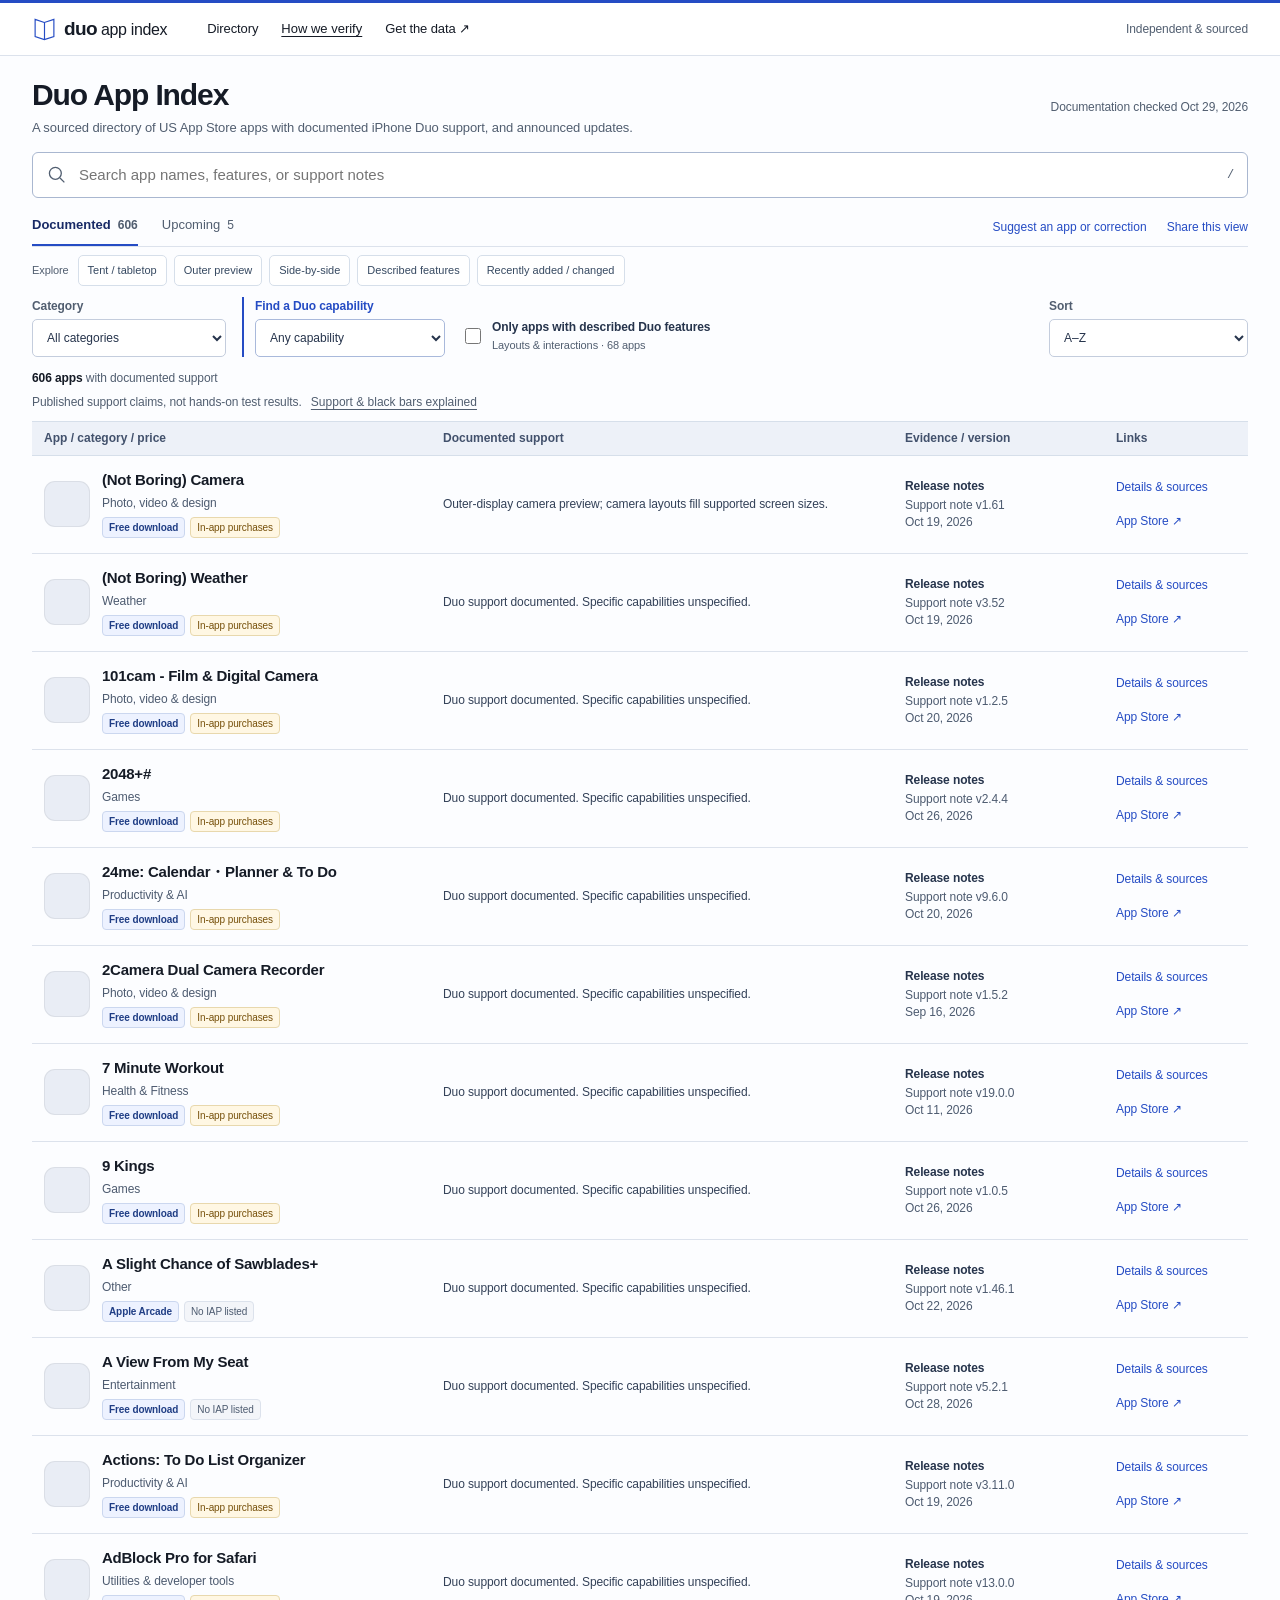
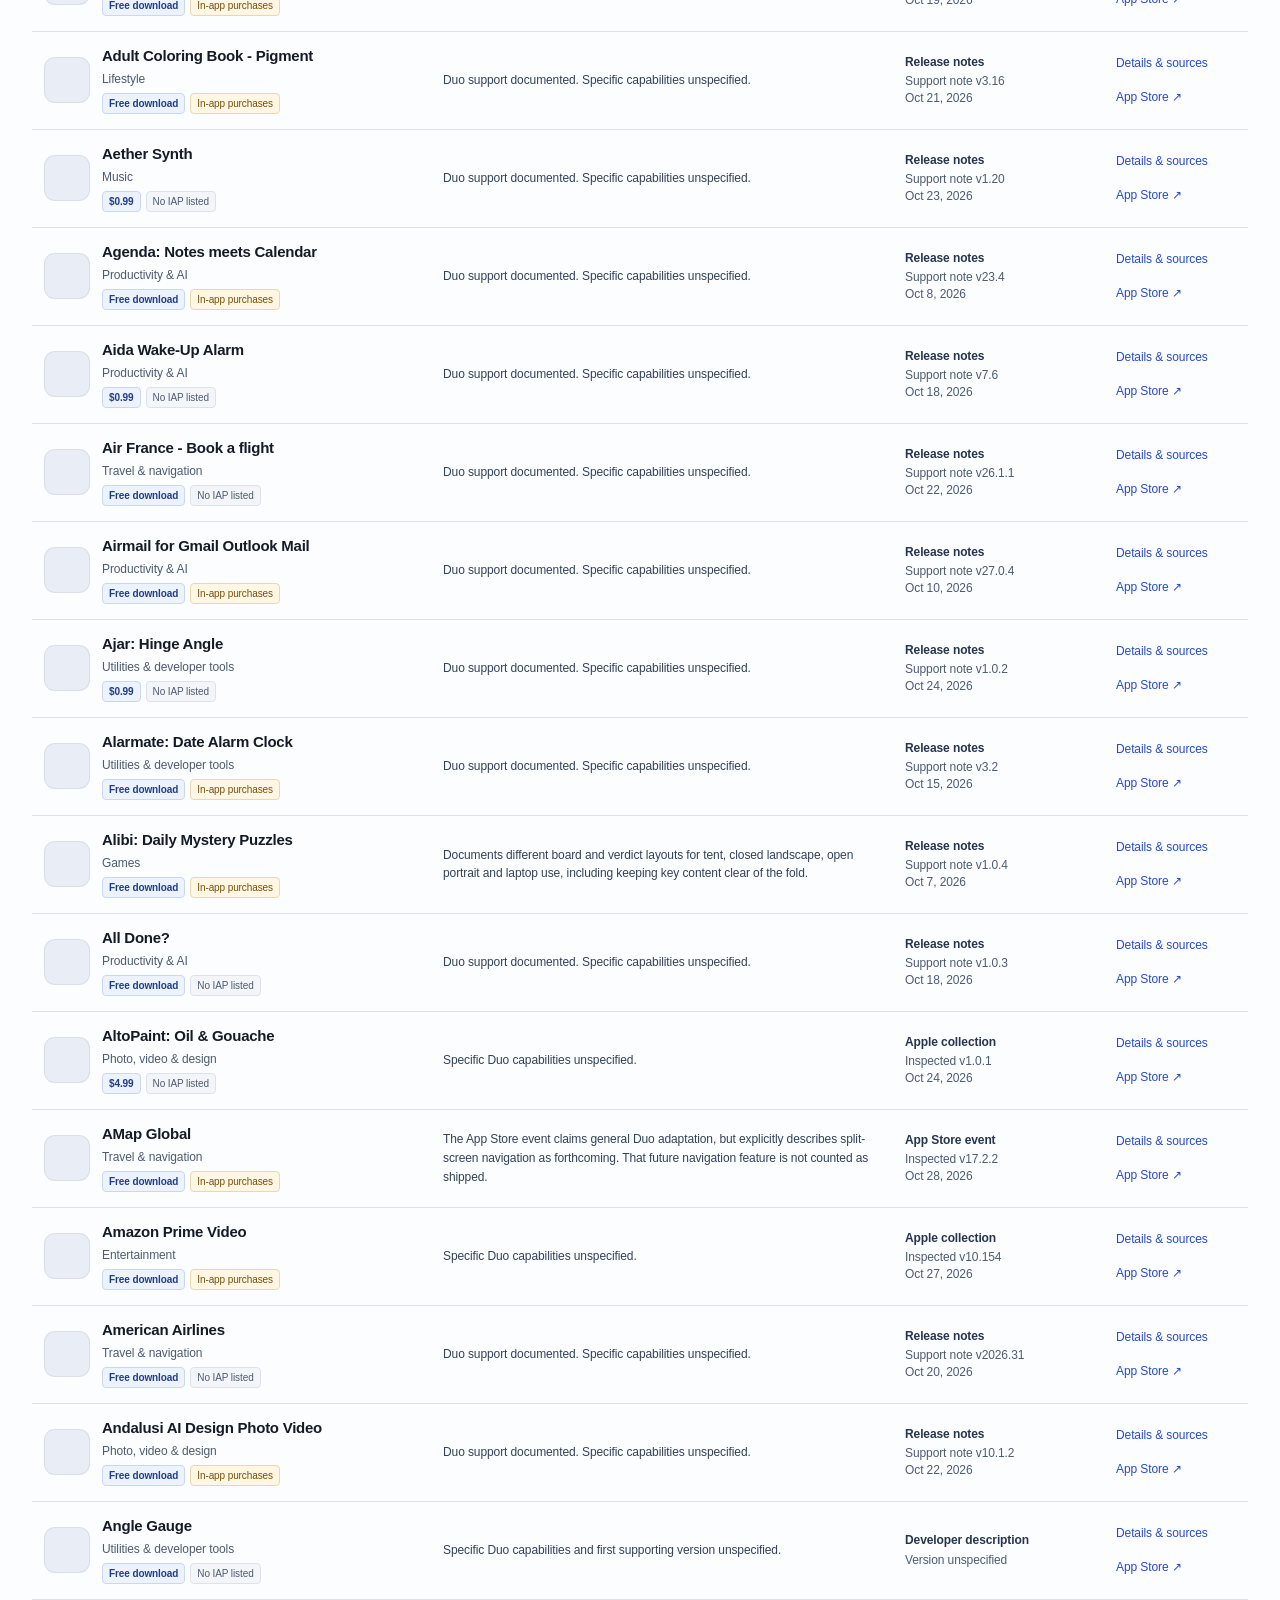
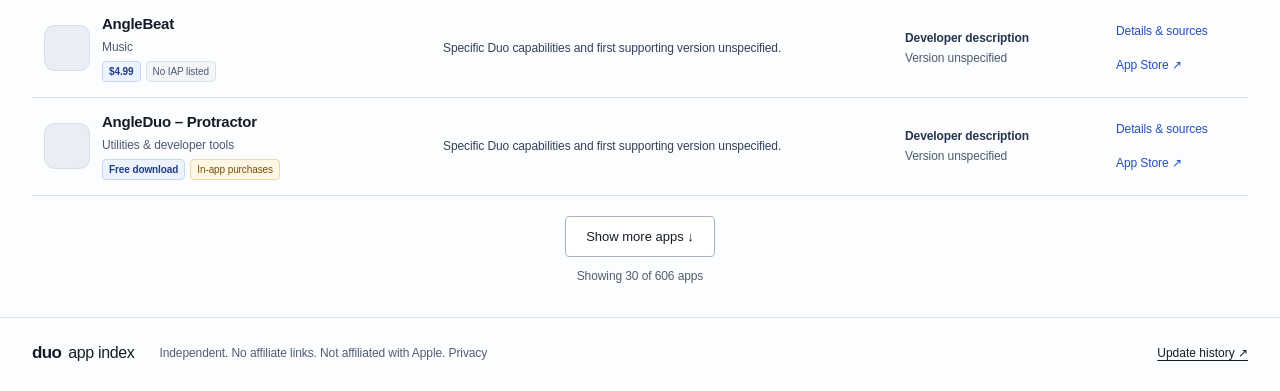
==== commit 1291316f: "Improve discovery, show pricing, and expand Duo feature evidence Add compact phone filters, feature " ====
--- a/index.html
+++ b/index.html
@@ -4,11 +4,15 @@
 <header class="header"><div class="nav wrap"><a class="brand" href="./" aria-label="Duo App Index home"><svg viewBox="0 0 32 32" aria-hidden="true"><path d="M15.8 7 4 3v22l11.8 4L28 25V3L15.8 7Z"/><path d="M16 7v22"/></svg><span>duo<span class="brandlight"> app index</span><span class="branddot">.</span></span></a><nav aria-label="Main navigation"><a href="#directory">Directory</a><button class="textbutton" id="aboutBtn">How we verify</button><a href="data.json" download="Duo-App-Index.json" class="data-link">Get the data <span>↗</span></a></nav><span class="header-label"><i></i> Independent & sourced</span></div></header>
 <main><section class="index-intro wrap"><div><h1>Duo App Index</h1><p>A sourced directory of US App Store apps with documented iPhone Duo support, and announced updates.</p></div><span class="updated" id="updated"></span></section><section class="directory wrap" id="directory"><div class="directory-tools"><button id="suggestBtn" class="textbutton">Suggest an app or correction</button><button id="shareBtn" class="sharebutton">Share this view</button></div><div class="searchbox"><svg viewBox="0 0 24 24" aria-hidden="true"><circle cx="10.7" cy="10.7" r="6.8"/><path d="m16 16 5 5"/></svg><label class="sr" for="search">Search apps</label><input type="search" id="search" placeholder="Search app names, features, or support notes" autocomplete="off"><kbd>/</kbd></div>
 <div class="status-tabs" role="tablist" aria-label="Support status"><button role="tab" aria-selected="true" data-status="documented" class="active">Documented <span id="tabDoc">—</span></button><button role="tab" aria-selected="false" data-status="upcoming">Upcoming <span id="tabUpcoming">—</span></button></div>
-<div class="filterbar"><div class="selectfield"><label for="category">Category</label><select id="category"><option value="">All categories</option></select></div><div class="selectfield feature-field"><label for="feature">Find a Duo capability</label><select id="feature"><option value="">Any capability</option></select></div><label class="checklabel feature-toggle"><input type="checkbox" id="detailed" aria-describedby="featureHelp"><span>Only apps with described Duo features <small id="featureHelp">Layouts &amp; interactions · <span id="featureCount">61</span> apps</small></span></label><div class="sortfield"><label for="sort">Sort</label><select id="sort"><option value="name">A–Z</option><option value="support">Newest support note</option><option value="latest">Latest app update</option></select></div></div>
+<div class="discovery-shortcuts" aria-label="Explore Duo features"><span>Explore</span><button type="button" data-feature-shortcut="Tabletop / tent mode" aria-pressed="false">Tent / tabletop</button><button type="button" data-feature-shortcut="Outer-display preview" aria-pressed="false">Outer preview</button><button type="button" data-feature-shortcut="Side-by-side layout" aria-pressed="false">Side-by-side</button><button type="button" id="describedShortcut" aria-pressed="false">Described features</button><button type="button" id="recentShortcut" aria-pressed="false">Recently added / changed</button></div>
+<button type="button" id="filtersToggle" class="filters-toggle" aria-expanded="false" aria-controls="filterPanel">Filters <span id="filterCount" hidden>0</span><span aria-hidden="true">⌄</span></button>
+<div class="filterbar" id="filterPanel"><div class="selectfield"><label for="category">Category</label><select id="category"><option value="">All categories</option></select></div><div class="selectfield feature-field"><label for="feature">Find a Duo capability</label><select id="feature"><option value="">Any capability</option></select></div><label class="checklabel feature-toggle"><input type="checkbox" id="detailed" aria-describedby="featureHelp"><span>Only apps with described Duo features <small id="featureHelp">Layouts &amp; interactions · <span id="featureCount">—</span> apps</small></span></label><div class="sortfield"><label for="sort">Sort</label><select id="sort"><option value="name">A–Z</option><option value="support">Newest support note</option><option value="latest">Latest app update</option><option value="recent">Recently added / changed</option></select></div></div>
+<div id="activeFilters" class="active-filters" aria-label="Active filters" hidden></div>
 <div class="resultline"><p id="resultsCount" aria-live="polite">Loading the index…</p><button class="textbutton" id="reset">Clear search & filters <span>↺</span></button></div>
-<p class="evidence-note">Published support claims, not hands-on test results. <button class="textbutton" id="standardsBtn">Read the evidence standard</button></p><div class="column-head" aria-hidden="true"><span>App / category</span><span>Documented support</span><span>Evidence / version</span><span>Links</span></div><div class="app-grid" id="apps" aria-label="App results"></div><div id="empty" class="empty" hidden><span>⌕</span><h3>No matching apps.</h3><p>Try another search or broaden your filters.</p><button class="primary" id="emptyReset">Clear search & filters</button></div><div class="more-row"><button class="load-more" id="loadMore" hidden>Show more apps <span>↓</span></button><p id="shownCount"></p></div></section>
+<div id="otherStatusMatches" class="other-status-matches" aria-live="polite" hidden></div><section id="researchMatches" class="research-matches" aria-label="Research app-name matches" hidden></section><p id="recentNote" class="recent-note" hidden>Sorted by when an entry was added or changed. App release dates are separate.</p>
+<p class="evidence-note">Published support claims, not hands-on test results. <button class="textbutton" id="standardsBtn">Support &amp; black bars explained</button></p><div class="column-head" aria-hidden="true"><span>App / category / price</span><span>Documented support</span><span>Evidence / version</span><span>Links</span></div><div class="app-grid" id="apps" aria-label="App results"></div><div id="empty" class="empty" hidden><span>⌕</span><h3>No matching apps.</h3><p>Try another search or broaden your filters.</p><button class="primary" id="emptyReset">Clear search & filters</button></div><div class="more-row"><button class="load-more" id="loadMore" hidden>Show more apps <span>↓</span></button><p id="shownCount" role="status" aria-live="polite"></p></div></section>
 
-</main><footer class="footer wrap"><a class="brand small" href="./">duo<span class="brandlight"> app index</span><span class="branddot">.</span></a><p>Independent. No affiliate links. Not affiliated with Apple. <a href="https://duo-app-index-tk.thomaskrohn13.chatgpt.site/privacy.html">Privacy</a></p><button class="textbutton" id="changelogBtn">Update history ↗</button></footer>
+</main><footer class="footer wrap"><a class="brand small" href="./">duo<span class="brandlight"> app index</span><span class="branddot">.</span></a><p>Independent. No affiliate links. Not affiliated with Apple. <a href="privacy.html">Privacy</a></p><button class="textbutton" id="changelogBtn">Update history ↗</button></footer>
 <dialog id="detailDialog" class="detail-dialog" aria-labelledby="detailTitle"><button class="close-dialog" id="closeDetail" aria-label="Close app details">×</button><div id="detailContent"></div></dialog>
-<dialog id="aboutDialog" class="about-dialog" aria-labelledby="aboutTitle"><button class="close-dialog" id="closeAbout" aria-label="Close research method">×</button><span class="eyebrow">RESEARCH METHOD</span><h2 id="aboutTitle">What this list actually tells you.</h2><p class="about-lead">An audit of published documentation. Not a promise that every screen, pose or feature has been tested.</p><div class="legend"><div><span class="badge documented">Documented support</span><p>Explicit developer documentation or Apple’s optimized-app curation.</p></div><div><span class="badge upcoming">Upcoming / rollout unverified</span><p>A future announcement, preorder, or a rollout we haven’t established as shipped.</p></div><div><span class="badge research">Needs verification</span><p>No qualifying primary evidence found. That does not mean the app is incompatible.</p></div></div><h3>The research standard</h3><ol id="methodList"></ol><h3>Suggest an app or correction</h3><p>Share its App Store link, installed app version, iOS version, test date and a redacted screenshot. Specify the screen, orientation and folded position. Video aspect-ratio bars and unused app canvas are different issues.</p><p>Use “Suggest an app or correction” to send evidence directly to the review inbox. No account is required. Suggestions are reviewed before being added.</p><h3 id="changeHeading">Update history</h3><ul id="changeList"></ul><a href="data.json" download="Duo-App-Index.json" class="primary inline">Download the public dataset ↗</a></dialog>
-<dialog id="suggestDialog" aria-labelledby="suggestTitle"><button class="close-dialog" id="closeSuggest" aria-label="Close suggestion">×</button><h2 id="suggestTitle">Suggest an app or correction</h2><p class="suggest-intro">Found an app we missed, a new Duo feature, or something incorrect? Include a source so it can be checked.</p><form id="suggestForm"><label>What are you sending?<select id="suggestType"><option>App recommendation</option><option>Correction</option><option>Hands-on test report</option></select></label><label>App name<input id="suggestName" required maxlength="160"></label><label>App Store or evidence link<input id="suggestUrl" type="url" required placeholder="https://apps.apple.com/…"></label><label>What should we know?<textarea id="suggestNotes" required maxlength="3000" rows="4" placeholder="Describe the Duo feature or correction. For a test report, include app and iOS versions."></textarea></label><label class="trap" aria-hidden="true">Leave blank<input id="suggestWebsite" tabindex="-1" autocomplete="off"></label><button type="submit" class="primary" id="sendSuggestion">Submit suggestion</button><p id="suggestResult" role="status" aria-live="polite"></p><p class="suggest-help">Saved for curator review. No account required. Please leave out personal information. Suggestions are not published automatically.</p></form></dialog><div class="toast" id="toast" role="status" aria-live="polite"></div><script src="app.js" defer></script><script src="https://duo-app-index-tk.thomaskrohn13.chatgpt.site/metrics.js" defer></script></body></html>
+<dialog id="aboutDialog" class="about-dialog" aria-labelledby="aboutTitle"><button class="close-dialog" id="closeAbout" aria-label="Close research method">×</button><span class="eyebrow">RESEARCH METHOD</span><h2 id="aboutTitle">What this list actually tells you.</h2><p class="about-lead">An audit of published documentation. Not a promise that every screen, pose or feature has been tested.</p><div class="legend"><div><span class="badge documented">Documented support</span><p>Explicit developer documentation or Apple’s optimized-app curation.</p></div><div><span class="badge upcoming">Upcoming / rollout unverified</span><p>A future announcement, preorder, or a rollout we haven’t established as shipped.</p></div><div><span class="badge research">Needs verification</span><p>No qualifying primary evidence found. That does not mean the app is incompatible.</p></div></div><h3>Black bars can mean different things</h3><ul><li>An app may run inside a compatibility window instead of using the full available app canvas.</li><li>An app may fill most of the display while leaving a reserved status edge. This differs from an older, smaller compatibility window.</li><li>Safari and system controls occupy their own space; that space is separate from the app or webpage content.</li><li>Media can have aspect-ratio bars inside an otherwise full-size app.</li></ul><p>Documented Duo support does not establish that every screen is free of unused space. An app update date alone does not establish full-canvas behavior. Zooming video can crop the picture without changing the app layout. <a href="https://developer.apple.com/iphone-duo/prepare/" target="_blank" rel="noopener noreferrer">Apple’s preparation guidance ↗</a> · <a href="https://help.netflix.com/en/node/8844" target="_blank" rel="noopener noreferrer">Video aspect-ratio guidance ↗</a> · <a href="https://webkit.org/blog/18486/webkit-features-for-safari-27-1/" target="_blank" rel="noopener noreferrer">Safari guidance ↗</a></p><h3>The research standard</h3><ol id="methodList"></ol><h3>Suggest an app or correction</h3><p>Share its App Store link, installed app version, iOS version, test date and a redacted screenshot. Specify the screen, orientation and folded position. Video aspect-ratio bars and unused app canvas are different issues.</p><p>Use “Suggest an app or correction” to send evidence directly to the review inbox. No account is required. Suggestions are reviewed before being added.</p><h3 id="changeHeading">Update history</h3><ul id="changeList"></ul><a href="data.json" download="Duo-App-Index.json" class="primary inline">Download the public dataset ↗</a></dialog>
+<dialog id="suggestDialog" aria-labelledby="suggestTitle"><button class="close-dialog" id="closeSuggest" aria-label="Close suggestion">×</button><h2 id="suggestTitle">Suggest an app or correction</h2><p class="suggest-intro">Found an app we missed, a new Duo feature, or something incorrect? Include a source so it can be checked.</p><form id="suggestForm"><label>What are you sending?<select id="suggestType"><option>App recommendation</option><option>Correction</option><option>Hands-on test report</option></select></label><label>App name<input id="suggestName" required maxlength="160"></label><label>App Store or evidence link<input id="suggestUrl" type="url" required placeholder="https://apps.apple.com/…"></label><fieldset id="reportFields" class="report-fields" hidden><legend>Your device experience</legend><label>App version<input id="reportAppVersion" maxlength="80" placeholder="e.g. 4.11.2"></label><label>iOS version<input id="reportIosVersion" maxlength="80" placeholder="e.g. iOS 27.0"></label><label class="report-wide">Screen, orientation &amp; folded position<input id="reportScreen" maxlength="200" placeholder="e.g. inner display, landscape, tent position"></label><label>Test date (optional)<input id="reportDate" type="date"></label></fieldset><label><span id="suggestNotesLabel">What should we know?</span><textarea id="suggestNotes" required maxlength="3000" rows="4" placeholder="Describe the Duo feature or correction." aria-describedby="suggestNotesHelp"></textarea></label><p id="suggestNotesHelp" class="suggest-help">Include the supporting detail. Please omit names, account details and other personal information.</p><label class="trap" aria-hidden="true">Leave blank<input id="suggestWebsite" tabindex="-1" autocomplete="off"></label><button type="submit" class="primary" id="sendSuggestion">Submit suggestion</button><p id="suggestResult" role="status" aria-live="polite"></p><p class="suggest-help">Saved for curator review. No account required. Please leave out personal information. Suggestions are not published automatically.</p></form></dialog><div class="toast" id="toast" role="status" aria-live="polite"></div><script src="app.js" defer></script><script src="https://duo-app-index-tk.thomaskrohn13.chatgpt.site/metrics.js" defer></script></body></html>
--- a/style.css
+++ b/style.css
@@ -19,3 +19,15 @@
 .brand{font-size:19px;letter-spacing:-.65px;gap:7px}.brandlight{font-size:16px;font-weight:500;letter-spacing:-.35px}.nav nav{gap:23px}.column-head,.app-row{grid-template-columns:minmax(255px,1.2fr) minmax(270px,1.4fr) 190px 120px;gap:21px}.row-app p{font-size:12px;color:#4d5b70;line-height:1.4}.row-evidence,.row-evidence p{font-size:12px;line-height:1.4;color:#4d5b70}.row-evidence strong{font-size:12px}.column-head{font-size:12px;line-height:1.4}.selectfield label,.sortfield label{font-size:12px}.feature-field{border-left:2px solid #254cc4;padding-left:11px}.feature-field label{color:#254cc4;font-weight:650}.feature-field select{border-color:#a9b9db}.feature-toggle{align-items:center;gap:8px;min-height:42px}.feature-toggle>span{font-size:12px;font-weight:600;color:#26344c}.feature-toggle small{display:block;font-size:11px;line-height:1.4;font-weight:400;color:#515e70;margin-top:2px}.feature-toggle input{flex-shrink:0}.evidence-note,.evidence-note button{font-size:12px;line-height:1.5}.excerpt-missing,.limit-box{font-size:13px;line-height:1.6}.detail-dialog blockquote{margin:9px 0 12px;padding:10px 13px;border-left-width:2px;background:#f5f7fc;font-size:15px;line-height:1.55}.detail-dialog blockquote cite{font-style:normal;font-size:12px;line-height:1.5;margin-top:8px}.detail-dialog blockquote cite a{color:#254cc4}.detail-dialog blockquote cite span{display:block;color:#515e70}.version-record div{font-size:13px}.detail-dialog h3{font-size:13px}.detail-body .limit-box h3{font-size:12px}.updated{font-size:12px}.resultline{font-size:12px;gap:15px}.resultline button{font-size:12px}
 @media(max-width:1120px) and (min-width:721px){.column-head,.app-row{grid-template-columns:minmax(210px,1.15fr) minmax(205px,1.3fr) 165px 108px;gap:16px}.feature-toggle{max-width:220px}.filterbar{gap:10px}.feature-field{padding-left:9px}.filterbar select{max-width:210px}}
 @media(max-width:720px){.brand{font-size:18px;gap:5px}.brandlight{font-size:14px}.nav nav{gap:10px}.nav .textbutton{font-size:11px}.column-head{display:none}.app-row{grid-template-columns:1fr;gap:8px}.row-app p,.row-evidence,.row-evidence p,.row-evidence strong{font-size:12px}.feature-field{padding-left:8px}.feature-field label,.selectfield label,.sortfield label{font-size:12px}.feature-toggle{max-width:none;align-items:flex-start;padding-top:3px}.feature-toggle input{margin-top:3px}.feature-toggle>span{font-size:11px;line-height:1.4}.feature-toggle small{font-size:11px;line-height:1.4}.filterbar{align-items:start}.filterbar select{min-height:40px}.sortfield{align-self:start}.evidence-note,.evidence-note button{font-size:11px}.excerpt-missing,.limit-box{font-size:13px}.version-record div{font-size:12px}.detail-dialog blockquote{font-size:14px}.detail-dialog blockquote cite{font-size:12px}.resultline{align-items:flex-start;gap:10px}.resultline button{font-size:11px;text-align:right;max-width:125px}.row-actions .store-link,.row-actions .evidence-link{min-height:42px}}
+
+/* Compact discovery controls; the directory rows retain their existing layout. */
+.discovery-shortcuts{display:flex;align-items:center;gap:7px;flex-wrap:wrap;margin:8px 0 1px;min-width:0}.discovery-shortcuts>span{font-size:11px;color:#515e70;margin-right:2px}.discovery-shortcuts button,.active-filters button{border:1px solid #d6dfea;border-radius:5px;min-height:31px;padding:5px 9px;font-size:11px;line-height:1.35;background:#fff;color:#364961;text-align:left}.discovery-shortcuts button:hover,.active-filters button:hover{border-color:#9aaed0;background:#f4f7fd}.discovery-shortcuts button[aria-pressed="true"]{border-color:#9aafdb;background:#edf2ff;color:#193b9d}.filters-toggle{display:none}.active-filters{display:flex;align-items:center;flex-wrap:wrap;gap:6px;padding:3px 0 6px}.active-filters button{background:#edf2ff;color:#193b9d;border-color:#d1dcf4}.active-filters button span{margin-left:5px;font-size:15px}.other-status-matches{display:flex;align-items:center;flex-wrap:wrap;gap:6px 12px;margin:2px 0 8px;padding:8px 11px;border-left:2px solid #254cc4;background:#f1f5ff;font-size:12px}.other-status-matches button{font-size:12px;color:#254cc4;text-align:left;min-height:28px}.other-status-matches span{font-size:11px;color:#515e70}.recent-note{font-size:12px;line-height:1.5;color:#515e70;margin:1px 0 8px}.row-app h3 a{display:inline-block;font-weight:650;color:inherit;text-decoration:none}.row-app h3 a:hover{color:#254cc4}.row-support .change-summary{font-size:11px;color:#515e70;margin-top:6px;line-height:1.45}.report-fields{border:1px solid #dce2ec;border-radius:5px;padding:12px;display:grid;grid-template-columns:1fr 1fr;gap:12px}.report-fields legend{font-size:12px;font-weight:600;color:#26344c;padding:0 5px}.report-fields .report-wide{grid-column:1/-1}#suggestNotesHelp{margin-top:-8px;font-weight:400;line-height:1.5}
+@media(max-width:720px){.discovery-shortcuts{flex-wrap:nowrap;overflow-x:auto;max-width:100%;padding:2px 0 6px;margin:5px 0 1px;gap:6px;scroll-padding:8px}.discovery-shortcuts>span{display:none}.discovery-shortcuts button{white-space:nowrap;flex-shrink:0;min-height:38px;font-size:11px}.filters-toggle{display:inline-flex;align-items:center;gap:8px;border:1px solid #c4cddd;border-radius:5px;background:#fff;min-height:40px;padding:7px 11px;margin:1px 0 5px;font-size:12px;color:#26344c}.filters-toggle>span:last-child{margin-left:7px}.filters-toggle[aria-expanded="true"]>span:last-child{transform:rotate(180deg)}#filterCount{background:#edf2ff;color:#193b9d;border-radius:9px;min-width:18px;text-align:center;padding:1px 5px;font-size:11px}#filterPanel:not(.filters-open){display:none}#filterPanel.filters-open{display:grid}.active-filters{padding:1px 0 6px;gap:5px}.active-filters button{min-height:36px;max-width:100%;font-size:11px}.other-status-matches{display:block;padding:7px 10px}.other-status-matches button{display:block;min-height:34px}.other-status-matches span{display:block}.recent-note{font-size:11px}.report-fields{grid-template-columns:1fr;gap:12px}.detail-footer{gap:10px 17px}.detail-footer .textbutton{min-height:40px}.row-support .change-summary{font-size:11px}}
+
+
+.pricing-badges{display:flex;align-items:center;flex-wrap:wrap;gap:4px 5px;margin-top:6px}.price-badge,.iap-badge{display:inline-block;border-radius:4px;border:1px solid #cbd7ef;padding:3px 6px;font-size:10px;line-height:1.3;background:#edf2ff;color:#203e85}.price-badge{font-weight:750}.iap-badge{color:#4d5b70;background:#f3f5f9;border-color:#dce2ec;font-weight:500}.iap-badge.has-iap{color:#76500a;background:#fff7e3;border-color:#e8d8ad}.pricing-detail{font-size:13px;line-height:1.6;color:#26344c}.detail-fineprint{font-size:12px;line-height:1.6;color:#515e70;margin:5px 0}.detail-fineprint a,.display-sources a{color:#254cc4}.display-evidence{font-size:13px;line-height:1.6;color:#334158}.display-sources{display:flex;flex-wrap:wrap;gap:5px 14px;font-size:12px;margin:6px 0}.row-app>div{min-width:0}@media(max-width:720px){.price-badge,.iap-badge{font-size:11px;padding:3px 6px}.pricing-badges{margin-top:6px}.row-app{align-items:flex-start}.row-app .app-icon{margin-top:2px}}
+
+
+/* Search-only context for researched apps whose Duo support is not established. */
+.research-matches{border:1px solid #d9dfeb;border-left:2px solid #75839b;border-radius:4px;background:#f7f9fc;padding:11px 13px;margin:4px 0 12px}.research-matches>h3{font-size:13px;line-height:1.5;color:#344158;margin:0 0 4px}.research-matches>p,.research-notice p{font-size:12px;line-height:1.5;color:#515e70}.research-result{display:flex;align-items:center;justify-content:space-between;gap:14px;padding:10px 0;border-top:1px solid #dce2ec;margin-top:8px}.research-result h4{font-size:14px;line-height:1.4;margin:0}.research-result h4 a{color:#26344c;text-decoration:none}.research-result h4 a:hover{text-decoration:underline}.research-result>div>p{font-size:11px;color:#515e70;margin:3px 0 0}.research-actions{display:flex;align-items:center;gap:16px;flex-shrink:0}.research-actions a,.research-actions button{color:#254cc4;font-size:12px;line-height:1.4;min-height:36px;display:inline-flex;align-items:center;text-decoration:none}.research-actions a:hover,.research-actions button:hover{text-decoration:underline}.research-notice{padding:10px 12px;background:#f1f4f9;border-left:2px solid #75839b;margin-top:14px}.research-notice strong{font-size:13px;line-height:1.5;color:#344158}.research-notice p{margin-top:4px}.research-filter-note{margin-top:5px}@media(max-width:720px){.research-matches{padding:10px 11px}.research-result{align-items:flex-start;flex-direction:column;gap:5px}.research-actions{gap:20px;flex-wrap:wrap}.research-actions a,.research-actions button{min-height:40px}.research-matches>p,.research-notice p{font-size:12px}}
+
